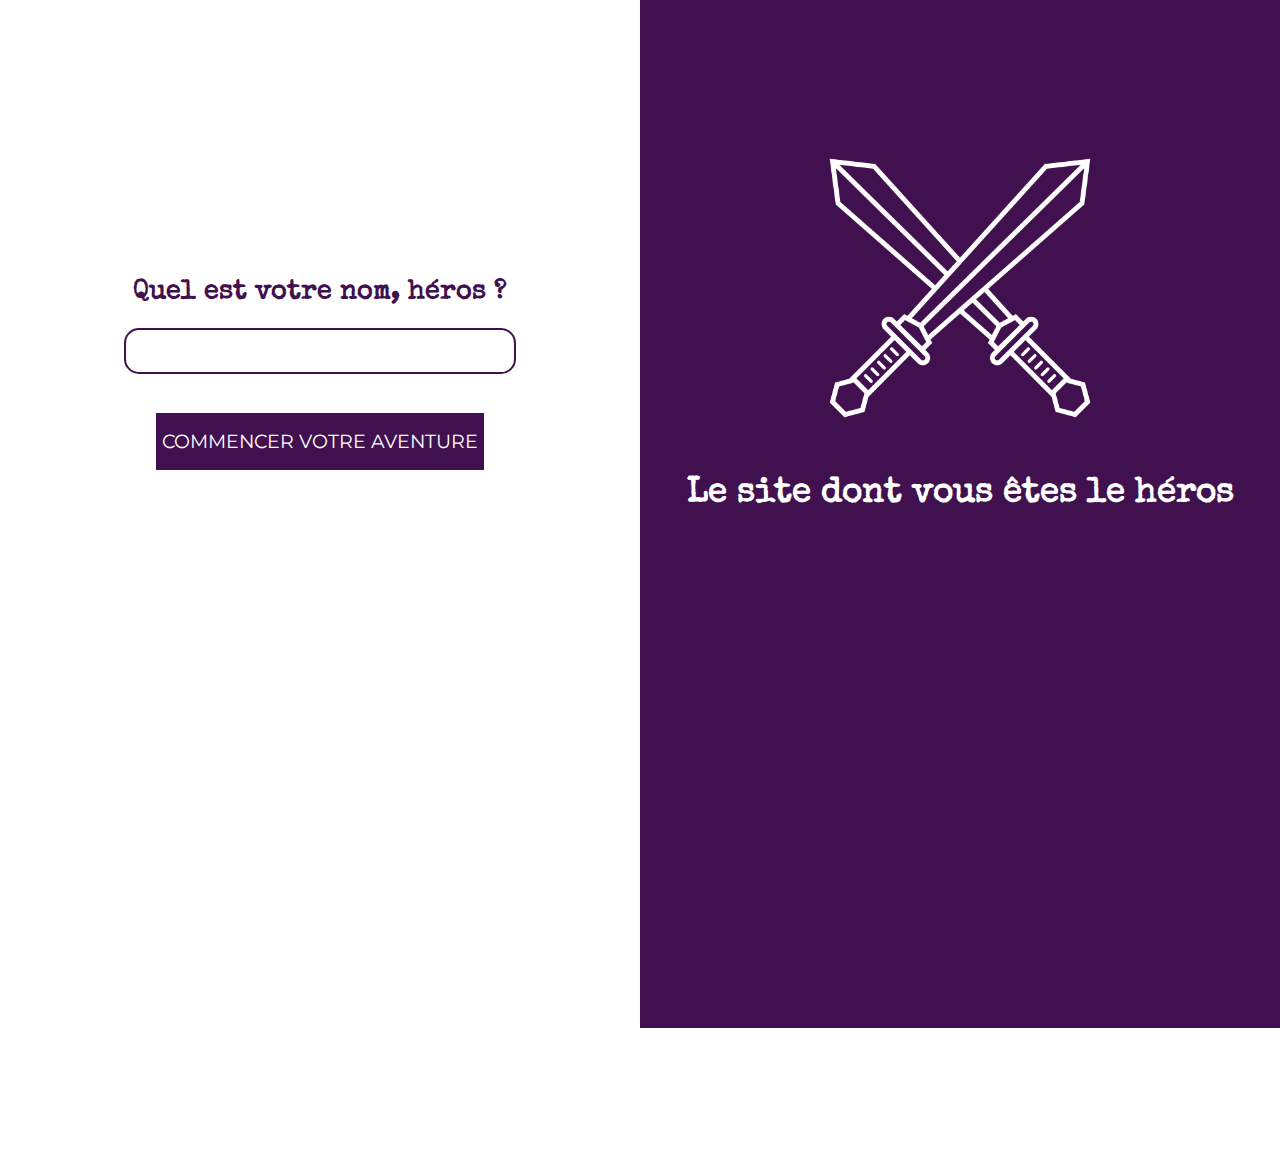
==== Mon Projet/index.html @ b3d3b244 "Début Projet Livre dont je suis le Héro" ====
<!DOCTYPE html>
<html>
    <head>
        <meta charset="utf-8" />
        <title>
            Le site dont vous êtes le héros
        </title>
        <link rel="preconnect" href="https://fonts.googleapis.com">
        <link rel="preconnect" href="https://fonts.gstatic.com" crossorigin>
        <link href="https://fonts.googleapis.com/css2?family=Montserrat:wght@200;400;600;800&family=Special+Elite&display=swap" rel="stylesheet">
        <link rel="stylesheet" href="assets/css/style.css" />
    </head>
    <body id="home">
        <main>
            <section>
                <h2>Quel est votre nom, héros ?</h2>
                <div>
                    <form method="get" action="page1.phtml">
                        <div>
                            <input type="text" name="heroName" id="heroName" />
                        </div>
                        <div>
                            <input type="submit" value="Commencer votre aventure" />
                        </div>
                    </form>
                </div>
            </section>
            <section>
                <section>
                    <img src="assets/img/cross-swords.png" />
                    <h1>Le site dont vous êtes le héros</h1>
                </section>
            </section>
        </main>
        <script type="application/javascript" src="assets/js/index.js"></script>
    </body>
</html>
---- Mon Projet/assets/css/style.css ----
/*
dark purple : #41104e;
white : #ffffff;
dark blue : #0a066e;
grey blue : #4b577c;
rich green : #0f8470;
red : #c10d32;
dark pink : #933060;
brown : #876a72;
dark green : #0f3e2d;
dark red : #7d0426;

font-family: 'Montserrat', sans-serif;
font-family: 'Special Elite', cursive;

 */

/* HOMEPAGE */

#home {
    width:100vw;
    height:100vh;
    margin : 0;
    padding: 0;
    overflow-x: hidden;
}

#home main {
    width : 100%;
    height: 100%;
    display : grid;
    grid-template-columns: 1fr 1fr;
}

#home main > section {
    align-items: center;
    justify-content: center;
    width:100%;
    height:100%;
}

#home main > section:first-of-type {
    background-color: white;
    color : #41104e;
    padding-top:40%;
    text-align: center;
}

#home main > section:last-of-type {
    background-color: #41104e;
    color : white;
    padding-top: 20%;
}

#home img {
    width : 50%;
    margin-left: 25%;
}

h1 {
    text-align: center;
    font-size: 2.8em;
    font-family: 'Special Elite', cursive;
}

h2 {
    font-size: 2.3em;
    font-family: 'Special Elite', cursive;
}

#home input[type="text"] {
    border : 2px solid #41104e;
    height: 3em;
    width: 60%;
    border-radius: 15px;
}

#home input[type="submit"] {
    border : none;
    background-color: #41104e;
    font-family: 'Montserrat', sans-serif;
    color:white;
    text-transform: uppercase;
    height : 3em;
    min-width: 50%;
    margin-top: 2em;
    font-size: 1.2em;
}


/* CHOICE */

#choice {
    width:100vw;
    height:100vh;
    margin : 0;
    padding: 0;
    overflow-x: hidden;
    overflow-y: hidden;
}

#choice main {
    width : 100%;
    height: 100%;
    display : grid;
    grid-template-columns: 1fr 1fr;
}

#choice main > section {
    align-items: center;
    justify-content: center;
    width:100%;
    height:100%;
}

#choice main > section:first-of-type {
    background-color: white;
    color : #0f8470;
    padding-top:40%;
    padding-left: 15%;
}

#choice main > section:last-of-type {
    background-color: #0f8470;
    color : white;
    padding-top: 20%;
}

#choice img {
    width : 30%;
    margin-left: 35%;
}

h1 {
    text-align: center;
    font-size: 2.2em;
    font-family: 'Special Elite', cursive;
}

h2 {
    font-size: 1.7em;
    font-family: 'Special Elite', cursive;
}

#choice input[type="text"] {
    border : 2px solid #0f8470;
    height: 3em;
    width: 60%;
    border-radius: 15px;
}

#choice input[type='radio']:after {
    width: 15px;
    height: 15px;
    border-radius: 15px;
    top: -2px;
    left: -1px;
    position: relative;
    background-color: #d1d3d1;
    content: '';
    display: inline-block;
    visibility: visible;
    border: 2px solid white;
}

#choice input[type='radio']:checked:after {
    width: 15px;
    height: 15px;
    border-radius: 15px;
    top: -2px;
    left: -1px;
    position: relative;
    background-color: #0f8470;
    content: '';
    display: inline-block;
    visibility: visible;
    border: 2px solid white;
}

#choice label {
    font-family: 'Montserrat', sans-serif;
    font-weight: 400;
    font-size: 1.2em;
    margin-left: 0.5em;
}

#choice input[type="submit"] {
    border : none;
    background-color: #0f8470;
    font-family: 'Montserrat', sans-serif;
    color:white;
    text-transform: uppercase;
    height : 3em;
    min-width: 50%;
    margin-top: 2em;
    font-size: 1.2em;
}


/* CHOICE RED */

#choice-red {
    width:100vw;
    height:100vh;
    margin : 0;
    padding: 0;
    overflow-x: hidden;
    overflow-y: hidden;
}

#choice-red main {
    width : 100%;
    height: 100%;
    display : grid;
    grid-template-columns: 1fr 1fr;
}

#choice-red main > section {
    align-items: center;
    justify-content: center;
    width:100%;
    height:100%;
}

#choice-red main > section:first-of-type {
    background-color: white;
    color : #c10d32;
    padding-top:40%;
    padding-left: 15%;
}

#choice-red main > section:last-of-type {
    background-color: #c10d32;
    color : white;
    padding-top: 20%;
}

#choice-red img {
    width : 30%;
    margin-left: 35%;
}

h1 {
    text-align: center;
    font-size: 2.2em;
    font-family: 'Special Elite', cursive;
}

h2 {
    font-size: 1.7em;
    font-family: 'Special Elite', cursive;
}

#choice-red input[type="text"] {
    border : 2px solid #c10d32;
    height: 3em;
    width: 60%;
    border-radius: 15px;
}

#choice-red input[type='radio']:after {
    width: 15px;
    height: 15px;
    border-radius: 15px;
    top: -2px;
    left: -1px;
    position: relative;
    background-color: #d1d3d1;
    content: '';
    display: inline-block;
    visibility: visible;
    border: 2px solid white;
}

#choice-red input[type='radio']:checked:after {
    width: 15px;
    height: 15px;
    border-radius: 15px;
    top: -2px;
    left: -1px;
    position: relative;
    background-color: #c10d32;
    content: '';
    display: inline-block;
    visibility: visible;
    border: 2px solid white;
}

#choice-red label {
    font-family: 'Montserrat', sans-serif;
    font-weight: 400;
    font-size: 1.2em;
    margin-left: 0.5em;
}

#choice-red input[type="submit"] {
    border : none;
    background-color: #c10d32;
    font-family: 'Montserrat', sans-serif;
    color:white;
    text-transform: uppercase;
    height : 3em;
    min-width: 50%;
    margin-top: 2em;
    font-size: 1.2em;
}


/* CHOICE DARK BLUE */

#choice-dark-blue {
    width:100vw;
    height:100vh;
    margin : 0;
    padding: 0;
    overflow-x: hidden;
    overflow-y: hidden;
}

#choice-dark-blue main {
    width : 100%;
    height: 100%;
    display : grid;
    grid-template-columns: 1fr 1fr;
}

#choice-dark-blue main > section {
    align-items: center;
    justify-content: center;
    width:100%;
    height:100%;
}

#choice-dark-blue main > section:first-of-type {
    background-color: white;
    color : #0a066e;
    padding-top:40%;
    padding-left: 15%;
}

#choice-dark-blue main > section:last-of-type {
    background-color: #0a066e;
    color : white;
    padding-top: 20%;
}

#choice-dark-blue img {
    width : 30%;
    margin-left: 35%;
}

h1 {
    text-align: center;
    font-size: 2.2em;
    font-family: 'Special Elite', cursive;
}

h2 {
    font-size: 1.7em;
    font-family: 'Special Elite', cursive;
}

#choice-dark-blue input[type="text"] {
    border : 2px solid #0a066e;
    height: 3em;
    width: 60%;
    border-radius: 15px;
}

#choice-dark-blue input[type='radio']:after {
    width: 15px;
    height: 15px;
    border-radius: 15px;
    top: -2px;
    left: -1px;
    position: relative;
    background-color: #d1d3d1;
    content: '';
    display: inline-block;
    visibility: visible;
    border: 2px solid white;
}

#choice-dark-blue input[type='radio']:checked:after {
    width: 15px;
    height: 15px;
    border-radius: 15px;
    top: -2px;
    left: -1px;
    position: relative;
    background-color: #0a066e;
    content: '';
    display: inline-block;
    visibility: visible;
    border: 2px solid white;
}

#choice-dark-blue label {
    font-family: 'Montserrat', sans-serif;
    font-weight: 400;
    font-size: 1.2em;
    margin-left: 0.5em;
}

#choice-dark-blue input[type="submit"] {
    border : none;
    background-color: #0a066e;
    font-family: 'Montserrat', sans-serif;
    color:white;
    text-transform: uppercase;
    height : 3em;
    min-width: 50%;
    margin-top: 2em;
    font-size: 1.2em;
}


/* CHOICE GREY BLUE */

#choice-grey-blue {
    width:100vw;
    height:100vh;
    margin : 0;
    padding: 0;
    overflow-x: hidden;
    overflow-y: hidden;
}

#choice-grey-blue main {
    width : 100%;
    height: 100%;
    display : grid;
    grid-template-columns: 1fr 1fr;
}

#choice-grey-blue main > section {
    align-items: center;
    justify-content: center;
    width:100%;
    height:100%;
}

#choice-grey-blue main > section:first-of-type {
    background-color: white;
    color : #4b577c;
    padding-top:40%;
    padding-left: 15%;
}

#choice-grey-blue main > section:last-of-type {
    background-color: #4b577c;
    color : white;
    padding-top: 20%;
}

#choice-grey-blue img {
    width : 30%;
    margin-left: 35%;
}

h1 {
    text-align: center;
    font-size: 2.2em;
    font-family: 'Special Elite', cursive;
}

h2 {
    font-size: 1.7em;
    font-family: 'Special Elite', cursive;
}

#choice-grey-blue input[type="text"] {
    border : 2px solid #4b577c;
    height: 3em;
    width: 60%;
    border-radius: 15px;
}

#choice-grey-blue input[type='radio']:after {
    width: 15px;
    height: 15px;
    border-radius: 15px;
    top: -2px;
    left: -1px;
    position: relative;
    background-color: #d1d3d1;
    content: '';
    display: inline-block;
    visibility: visible;
    border: 2px solid white;
}

#choice-grey-blue input[type='radio']:checked:after {
    width: 15px;
    height: 15px;
    border-radius: 15px;
    top: -2px;
    left: -1px;
    position: relative;
    background-color: #4b577c;
    content: '';
    display: inline-block;
    visibility: visible;
    border: 2px solid white;
}

#choice-grey-blue label {
    font-family: 'Montserrat', sans-serif;
    font-weight: 400;
    font-size: 1.2em;
    margin-left: 0.5em;
}

#choice-grey-blue input[type="submit"] {
    border : none;
    background-color: #4b577c;
    font-family: 'Montserrat', sans-serif;
    color:white;
    text-transform: uppercase;
    height : 3em;
    min-width: 50%;
    margin-top: 2em;
    font-size: 1.2em;
}
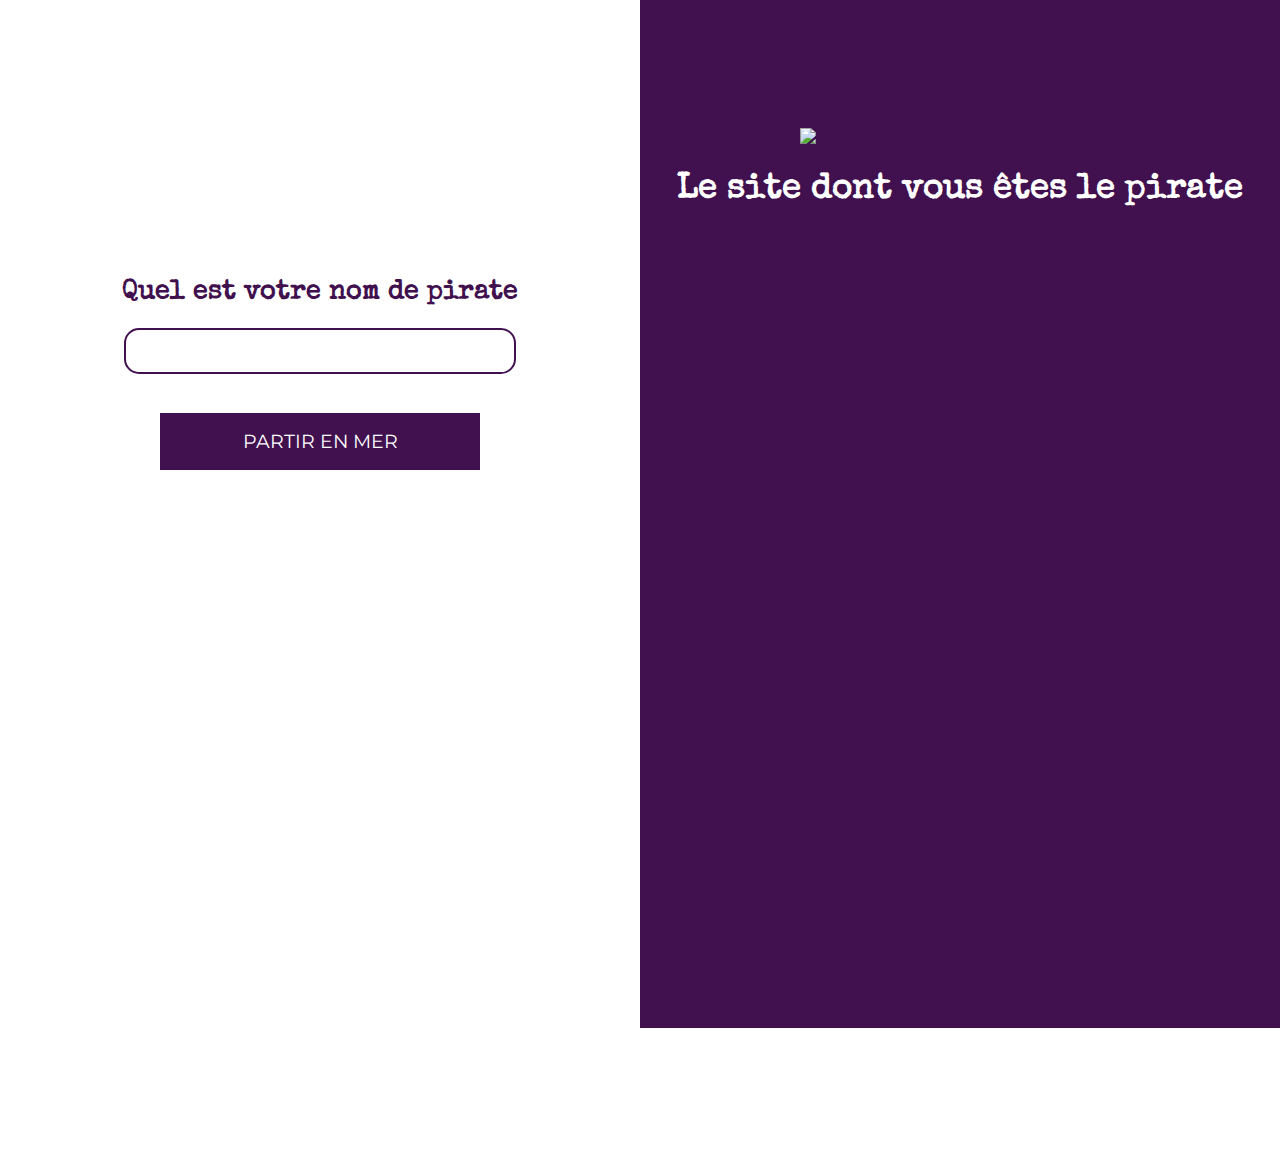
==== commit a00cb40f: "Ajout de page d'aventure" ====
--- a/Mon Projet/index.html
+++ b/Mon Projet/index.html
@@ -13,22 +13,22 @@
     <body id="home">
         <main>
             <section>
-                <h2>Quel est votre nom, héros ?</h2>
+                <h2>Quel est votre nom de pirate</h2>
                 <div>
                     <form method="get" action="page1.phtml">
                         <div>
                             <input type="text" name="heroName" id="heroName" />
                         </div>
                         <div>
-                            <input type="submit" value="Commencer votre aventure" />
+                            <input type="submit" value="Partir en mer" />
                         </div>
                     </form>
                 </div>
             </section>
             <section>
                 <section>
-                    <img src="assets/img/cross-swords.png" />
-                    <h1>Le site dont vous êtes le héros</h1>
+                    <img src="https://media.giphy.com/media/D0jGorbyCnZyE/giphy.gif" />
+                    <h1>Le site dont vous êtes le pirate</h1>
                 </section>
             </section>
         </main>
